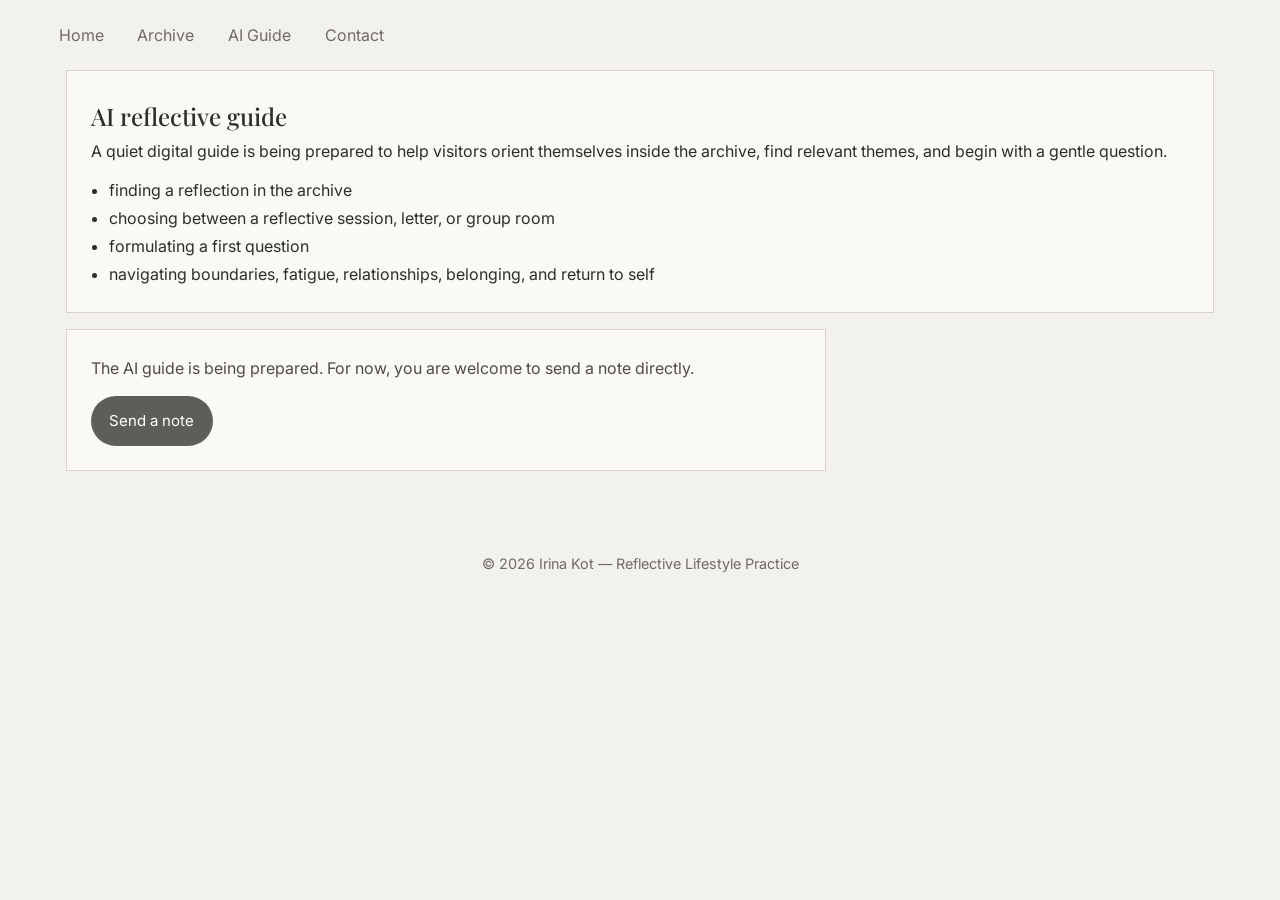
==== agent.html @ 483b9a7e "Add AI guide page and finalize mini-site navigation and archive QA fixes" ====
<!DOCTYPE html>
<html lang="en">
<head>
  <meta charset="UTF-8" />
  <meta name="viewport" content="width=device-width, initial-scale=1.0" />
  <title>AI reflective guide — Irina Kot</title>
  <meta name="description" content="A future digital guide for navigating reflections, themes, and first questions." />
  <link href="https://fonts.googleapis.com/css2?family=Playfair+Display:wght@400;500;600;700&family=Inter:wght@300;400;500&display=swap" rel="stylesheet" />
  <link rel="stylesheet" href="styles.css" />
</head>
<body>
  <header class="site-nav-wrap">
    <nav class="site-nav" aria-label="Primary navigation">
      <a href="index.html">Home</a>
      <a href="archive.html">Archive</a>
      <a href="agent.html" aria-current="page">AI Guide</a>
      <a href="index.html#contact">Contact</a>
    </nav>
  </header>

  <main class="container">
    <section class="section-card agent-hero">
      <h1>AI reflective guide</h1>
      <p>A quiet digital guide is being prepared to help visitors orient themselves inside the archive, find relevant themes, and begin with a gentle question.</p>
      <ul>
        <li>finding a reflection in the archive</li>
        <li>choosing between a reflective session, letter, or group room</li>
        <li>formulating a first question</li>
        <li>navigating boundaries, fatigue, relationships, belonging, and return to self</li>
      </ul>
    </section>

    <section class="section-card agent-shell" aria-label="AI reflective guide">
      <p class="agent-status">The AI guide is being prepared. For now, you are welcome to send a note directly.</p>
      <a class="btn" href="mailto:irynakot2016@gmail.com?subject=AI%20reflective%20guide%20interest">Send a note</a>
      <!-- AI_AGENT_WIDGET_PLACEHOLDER: paste approved third-party widget script or backend-connected embed here. Do not expose API keys in browser code. -->
    </section>
  </main>

  <footer>© 2026 Irina Kot — Reflective Lifestyle Practice</footer>
</body>
</html>
---- styles.css ----
:root {
  --background: #f3f1ed;
  --surface: #e8e5de;
  --surface-light: #faf9f6;
  --text: #2d2d2b;
  --muted: #6f6b66;
  --border: #d8d3ca;
  --button: #5f5d59;
  --button-hover: #3f3d3a;
}
*{box-sizing:border-box;margin:0;padding:0}
body{font-family:Inter,sans-serif;background:var(--background);color:var(--text);line-height:1.75}
h1,h2,h3{font-family:'Playfair Display',serif;font-weight:500}

.site-nav-wrap{padding:1rem}
.site-nav{max-width:1180px;margin:0 auto;display:flex;gap:1rem}
.site-nav a{color:var(--muted);text-decoration:none;padding:.3rem .55rem;border-radius:999px}
.site-nav a:hover{background:var(--surface)}

.container{max-width:1180px;margin:0 auto;padding:0 1rem 3rem}
.hero{display:grid;grid-template-columns:minmax(280px,420px) 1fr;gap:2.4rem;align-items:center;margin:1rem 0 2rem}
.hero-image-card{background:var(--surface-light);border:1px solid var(--border);padding:.55rem;box-shadow:0 12px 30px rgba(82,78,72,.08)}
.hero-image{width:100%;aspect-ratio:4/5;object-fit:cover;display:block}
.identity{color:var(--muted);letter-spacing:.12em;text-transform:uppercase;font-size:.82rem;margin-bottom:.55rem}
.hero-copy h1{font-size:clamp(2.1rem,5vw,4rem);line-height:1.2;margin-bottom:.8rem}
.subtitle{font-size:1.05rem;color:#3b3a38;margin-bottom:1rem}
.actions{display:flex;flex-wrap:wrap;gap:.65rem;margin-top:1rem}

.btn{display:inline-block;text-decoration:none;color:#fff;background:var(--button);padding:.72rem 1.15rem;border-radius:999px;font-size:.94rem;transition:background .2s}
.btn:hover{background:var(--button-hover)}
.btn-soft{background:#76736e}
.text-link{color:var(--text);text-decoration:none;border-bottom:1px solid var(--border)}

.section-card{background:var(--surface-light);border:1px solid var(--border);padding:1.5rem;margin-bottom:1rem}
.section-card h2{font-size:1.7rem;margin-bottom:.65rem}
.entry-grid{display:grid;grid-template-columns:repeat(auto-fit,minmax(220px,1fr));gap:.8rem;margin-top:.5rem}
.entry-grid article{background:var(--surface);border:1px solid var(--border);padding:1rem}

.archive-head h1{font-size:clamp(2rem,4vw,3rem);margin-bottom:.6rem}
.chip-row{display:flex;flex-wrap:wrap;gap:.5rem;margin-top:1rem}
.chip{font-size:.85rem;color:var(--muted);padding:.32rem .7rem;border:1px solid var(--border);border-radius:999px;background:var(--surface-light)}

.archive-grid{display:grid;grid-template-columns:repeat(auto-fit,minmax(240px,1fr));gap:.9rem}
.archive-card{background:var(--surface-light);border:1px solid var(--border);padding:1rem;box-shadow:0 8px 20px rgba(82,78,72,.06)}
.archive-card .meta{font-size:.83rem;color:var(--muted);margin-bottom:.4rem}
.archive-card .meta span{font-weight:600;color:#4b4a47}
.archive-card h3{font-size:1.3rem;margin-bottom:.45rem}
.archive-card a{color:var(--text)}

footer{text-align:center;color:var(--muted);padding:1rem;font-size:.9rem}

@media (max-width:860px){
  .hero{grid-template-columns:1fr;gap:1.2rem}
}

.card-label{font-size:.75rem;letter-spacing:.08em;text-transform:uppercase;color:var(--muted);margin-bottom:.3rem}
.card-meta{font-size:.84rem;color:#5e5b57;margin-bottom:.5rem}
.card-action{font-size:.9rem;color:var(--muted);margin-top:.5rem}
.card-action-link{font-size:.92rem;color:var(--text);text-decoration:none;border-bottom:1px solid var(--border)}
.ethics-note p{font-size:.95rem;color:#4d4a46}

.nav-link{}
.archive-intro{margin-top:.35rem}
.entry-card{}
.agent-hero ul{margin-top:.7rem;margin-left:1.1rem}
.agent-shell{max-width:760px}
.agent-status{margin-bottom:.9rem;color:#4f4b47}
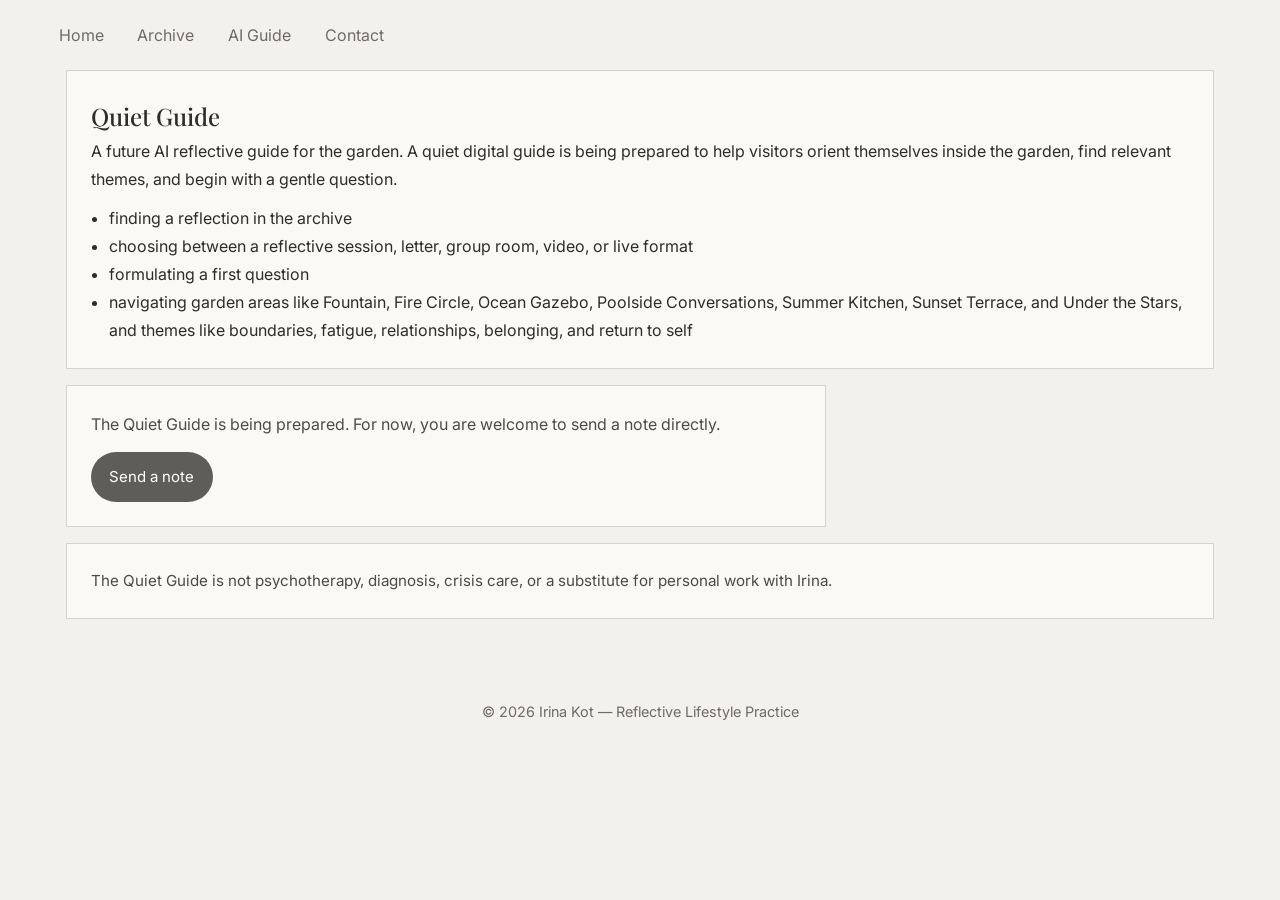
==== commit d11f7cb1: "Implement reflective garden architecture across pages and works" ====
--- a/agent.html
+++ b/agent.html
@@ -3,7 +3,7 @@
 <head>
   <meta charset="UTF-8" />
   <meta name="viewport" content="width=device-width, initial-scale=1.0" />
-  <title>AI reflective guide — Irina Kot</title>
+  <title>Quiet Guide — Irina Kot</title>
   <meta name="description" content="A future digital guide for navigating reflections, themes, and first questions." />
   <link href="https://fonts.googleapis.com/css2?family=Playfair+Display:wght@400;500;600;700&family=Inter:wght@300;400;500&display=swap" rel="stylesheet" />
   <link rel="stylesheet" href="styles.css" />
@@ -20,21 +20,23 @@
 
   <main class="container">
     <section class="section-card agent-hero">
-      <h1>AI reflective guide</h1>
-      <p>A quiet digital guide is being prepared to help visitors orient themselves inside the archive, find relevant themes, and begin with a gentle question.</p>
+      <h1>Quiet Guide</h1>
+      <p>A future AI reflective guide for the garden.
+      A quiet digital guide is being prepared to help visitors orient themselves inside the garden, find relevant themes, and begin with a gentle question.</p>
       <ul>
         <li>finding a reflection in the archive</li>
-        <li>choosing between a reflective session, letter, or group room</li>
+        <li>choosing between a reflective session, letter, group room, video, or live format</li>
         <li>formulating a first question</li>
-        <li>navigating boundaries, fatigue, relationships, belonging, and return to self</li>
+        <li>navigating garden areas like Fountain, Fire Circle, Ocean Gazebo, Poolside Conversations, Summer Kitchen, Sunset Terrace, and Under the Stars, and themes like boundaries, fatigue, relationships, belonging, and return to self</li>
       </ul>
     </section>
 
-    <section class="section-card agent-shell" aria-label="AI reflective guide">
-      <p class="agent-status">The AI guide is being prepared. For now, you are welcome to send a note directly.</p>
+    <section class="section-card agent-shell" aria-label="Quiet Guide">
+      <p class="agent-status">The Quiet Guide is being prepared. For now, you are welcome to send a note directly.</p>
       <a class="btn" href="mailto:irynakot2016@gmail.com?subject=AI%20reflective%20guide%20interest">Send a note</a>
-      <!-- AI_AGENT_WIDGET_PLACEHOLDER: paste approved third-party widget script or backend-connected embed here. Do not expose API keys in browser code. -->
+      <!-- AI_AGENT_WIDGET_AREA: paste approved third-party widget script or backend-connected embed here. Do not expose API keys in browser code. -->
     </section>
+    <section class="section-card ethics-note"><p>The Quiet Guide is not psychotherapy, diagnosis, crisis care, or a substitute for personal work with Irina.</p></section>
   </main>
 
   <footer>© 2026 Irina Kot — Reflective Lifestyle Practice</footer>
--- a/styles.css
+++ b/styles.css
@@ -65,3 +65,9 @@
 .agent-hero ul{margin-top:.7rem;margin-left:1.1rem}
 .agent-shell{max-width:760px}
 .agent-status{margin-bottom:.9rem;color:#4f4b47}
+
+.work-page{max-width:980px}
+.work-header h1{font-size:clamp(1.9rem,4vw,2.7rem)}
+.work-body p{margin-bottom:.8rem}
+.video-shell{border:1px solid var(--border);background:var(--surface);padding:1rem;margin-bottom:1rem}
+.owner-note{font-size:.92rem;color:var(--muted)}
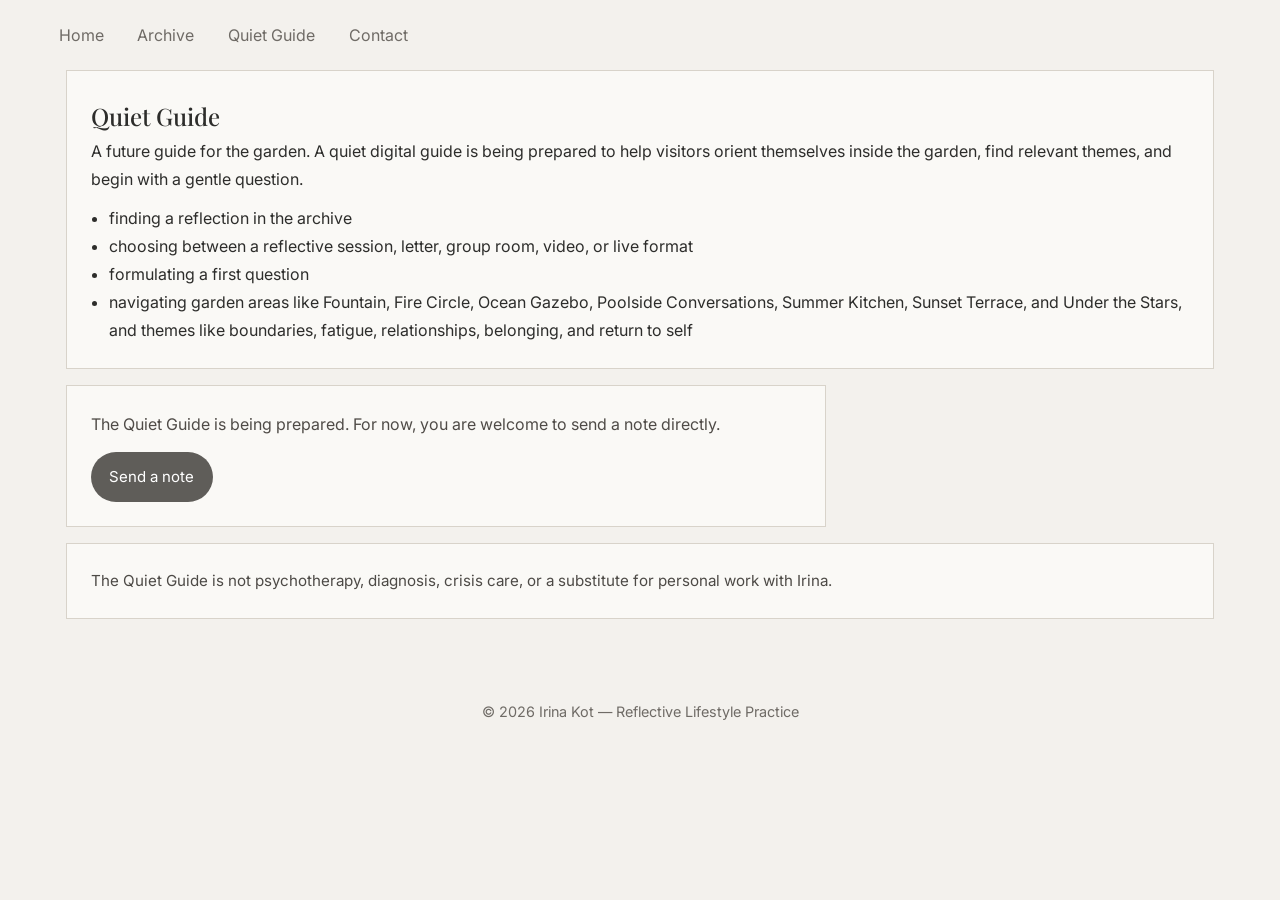
==== commit 2ce92605: "Align garden language, nav labels, and archive card set with QA spec" ====
--- a/agent.html
+++ b/agent.html
@@ -13,7 +13,7 @@
     <nav class="site-nav" aria-label="Primary navigation">
       <a href="index.html">Home</a>
       <a href="archive.html">Archive</a>
-      <a href="agent.html" aria-current="page">AI Guide</a>
+      <a href="agent.html" aria-current="page">Quiet Guide</a>
       <a href="index.html#contact">Contact</a>
     </nav>
   </header>
@@ -21,7 +21,7 @@
   <main class="container">
     <section class="section-card agent-hero">
       <h1>Quiet Guide</h1>
-      <p>A future AI reflective guide for the garden.
+      <p>A future guide for the garden.
       A quiet digital guide is being prepared to help visitors orient themselves inside the garden, find relevant themes, and begin with a gentle question.</p>
       <ul>
         <li>finding a reflection in the archive</li>
@@ -33,7 +33,7 @@
 
     <section class="section-card agent-shell" aria-label="Quiet Guide">
       <p class="agent-status">The Quiet Guide is being prepared. For now, you are welcome to send a note directly.</p>
-      <a class="btn" href="mailto:irynakot2016@gmail.com?subject=AI%20reflective%20guide%20interest">Send a note</a>
+      <a class="btn" href="mailto:irynakot2016@gmail.com?subject=Quiet%20Guide%20interest">Send a note</a>
       <!-- AI_AGENT_WIDGET_AREA: paste approved third-party widget script or backend-connected embed here. Do not expose API keys in browser code. -->
     </section>
     <section class="section-card ethics-note"><p>The Quiet Guide is not psychotherapy, diagnosis, crisis care, or a substitute for personal work with Irina.</p></section>
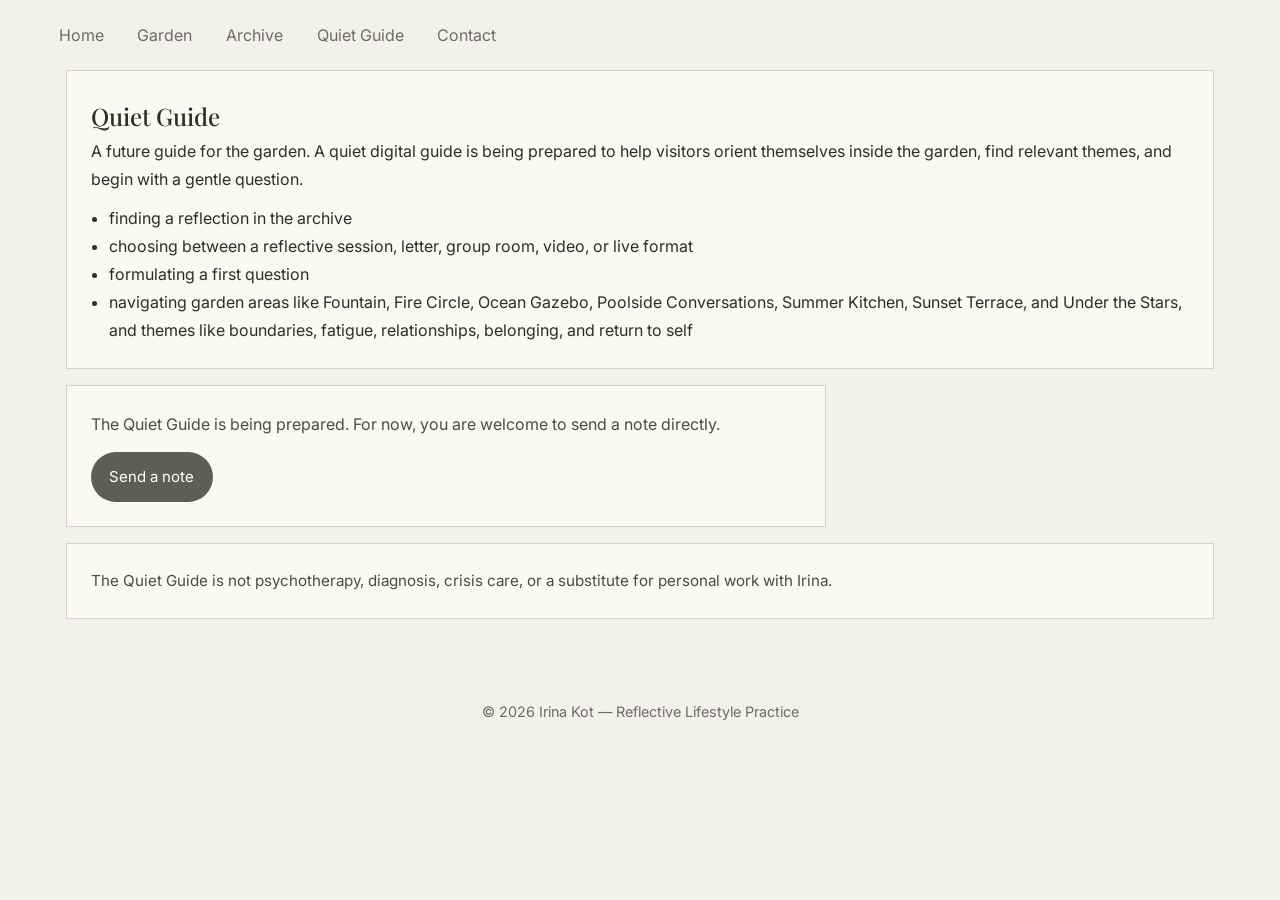
==== commit 925a6514: "Fix QA gaps: complete garden places and add Garden nav on Quiet Guide page" ====
--- a/agent.html
+++ b/agent.html
@@ -12,6 +12,7 @@
   <header class="site-nav-wrap">
     <nav class="site-nav" aria-label="Primary navigation">
       <a href="index.html">Home</a>
+      <a href="garden.html">Garden</a>
       <a href="archive.html">Archive</a>
       <a href="agent.html" aria-current="page">Quiet Guide</a>
       <a href="index.html#contact">Contact</a>
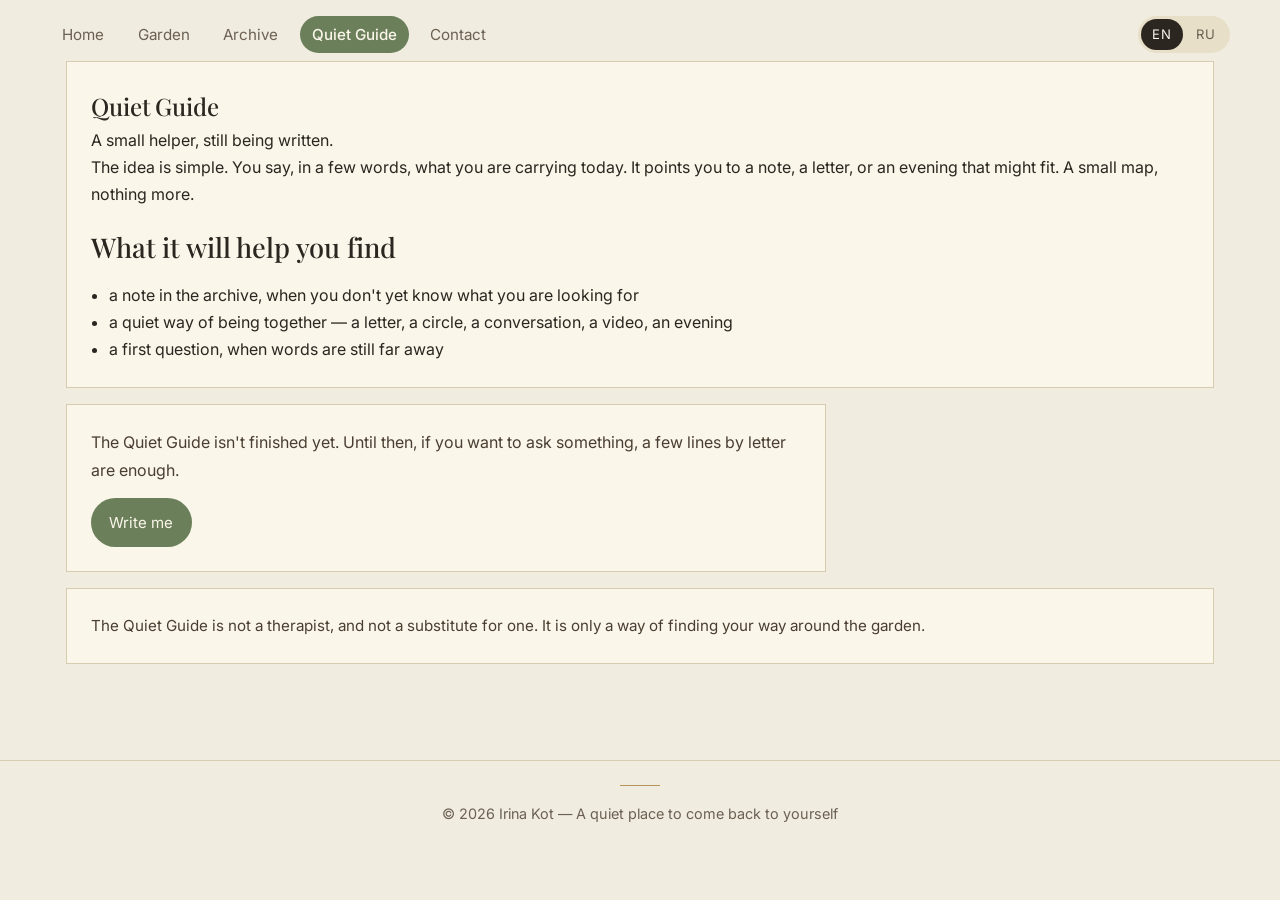
==== commit d691bd16: "Garden-style redesign: wordmark hero, 3 offerings with prices, testimonials carousel, bilingual EN/R" ====
--- a/agent.html
+++ b/agent.html
@@ -4,42 +4,58 @@
   <meta charset="UTF-8" />
   <meta name="viewport" content="width=device-width, initial-scale=1.0" />
   <title>Quiet Guide — Irina Kot</title>
-  <meta name="description" content="A future digital guide for navigating reflections, themes, and first questions." />
+  <meta name="description" content="A small helper that will suggest a note, a letter, or a format that fits what you're sitting with." />
+  <link rel="canonical" href="https://irynakot79.github.io/life-coaching-site/agent.html" />
+  <link rel="icon" href="favicon.svg" type="image/svg+xml" />
+  <link rel="preconnect" href="https://fonts.googleapis.com" />
+  <link rel="preconnect" href="https://fonts.gstatic.com" crossorigin />
   <link href="https://fonts.googleapis.com/css2?family=Playfair+Display:wght@400;500;600;700&family=Inter:wght@300;400;500&display=swap" rel="stylesheet" />
   <link rel="stylesheet" href="styles.css" />
+  <script src="scripts/site.js" defer></script>
 </head>
 <body>
+  <a href="#main" class="skip-link" data-en="Skip to content" data-ru="Перейти к содержанию">Skip to content</a>
   <header class="site-nav-wrap">
     <nav class="site-nav" aria-label="Primary navigation">
-      <a href="index.html">Home</a>
-      <a href="garden.html">Garden</a>
-      <a href="archive.html">Archive</a>
-      <a href="agent.html" aria-current="page">Quiet Guide</a>
-      <a href="index.html#contact">Contact</a>
+      <a href="index.html" data-en="Home" data-ru="Главная">Home</a>
+      <a href="garden.html" data-en="Garden" data-ru="Сад">Garden</a>
+      <a href="archive.html" data-en="Archive" data-ru="Архив">Archive</a>
+      <a href="agent.html" aria-current="page" data-en="Quiet Guide" data-ru="Тихий проводник">Quiet Guide</a>
+      <a href="index.html#contact" data-en="Contact" data-ru="Контакт">Contact</a>
+      <div class="lang-switch" role="group" aria-label="Language">
+        <button type="button" class="lang-toggle" data-lang="en" aria-pressed="true">EN</button>
+        <button type="button" class="lang-toggle" data-lang="ru" aria-pressed="false">RU</button>
+      </div>
     </nav>
   </header>
 
-  <main class="container">
+  <main id="main" class="container">
     <section class="section-card agent-hero">
-      <h1>Quiet Guide</h1>
-      <p>A future guide for the garden.
-      A quiet digital guide is being prepared to help visitors orient themselves inside the garden, find relevant themes, and begin with a gentle question.</p>
+      <h1 data-en="Quiet Guide" data-ru="Тихий проводник">Quiet Guide</h1>
+      <p data-en="A small helper, still being written." data-ru="Маленький помощник — он ещё пишется.">A small helper, still being written.</p>
+      <p data-en="The idea is simple. You say, in a few words, what you are carrying today. It points you to a note, a letter, or an evening that might fit. A small map, nothing more." data-ru="Идея простая. Ты говоришь несколькими словами, что несёшь сегодня. Он указывает на заметку, письмо или вечер, которые могут лечь рядом. Маленькая карта, не больше.">The idea is simple. You say, in a few words, what you are carrying today. It points you to a note, a letter, or an evening that might fit. A small map, nothing more.</p>
+      <h2 class="agent-subhead" data-en="What it will help you find" data-ru="С чем он поможет">What it will help you find</h2>
       <ul>
-        <li>finding a reflection in the archive</li>
-        <li>choosing between a reflective session, letter, group room, video, or live format</li>
-        <li>formulating a first question</li>
-        <li>navigating garden areas like Fountain, Fire Circle, Ocean Gazebo, Poolside Conversations, Summer Kitchen, Sunset Terrace, and Under the Stars, and themes like boundaries, fatigue, relationships, belonging, and return to self</li>
+        <li data-en="a note in the archive, when you don't yet know what you are looking for" data-ru="заметку в архиве — когда ещё не знаешь, что ищешь">a note in the archive, when you don't yet know what you are looking for</li>
+        <li data-en="a quiet way of being together — a letter, a circle, a conversation, a video, an evening" data-ru="тихий способ побыть рядом — письмо, круг, беседу, видео или вечер">a quiet way of being together — a letter, a circle, a conversation, a video, an evening</li>
+        <li data-en="a first question, when words are still far away" data-ru="первый вопрос — когда слова ещё далеко">a first question, when words are still far away</li>
       </ul>
     </section>
 
     <section class="section-card agent-shell" aria-label="Quiet Guide">
-      <p class="agent-status">The Quiet Guide is being prepared. For now, you are welcome to send a note directly.</p>
-      <a class="btn" href="mailto:irynakot2016@gmail.com?subject=Quiet%20Guide%20interest">Send a note</a>
+      <p class="agent-status" data-en="The Quiet Guide isn't finished yet. Until then, if you want to ask something, a few lines by letter are enough." data-ru="Тихий проводник ещё не готов. Пока что — если хочется о чём-то спросить, довольно пары строк письмом.">The Quiet Guide isn't finished yet. Until then, if you want to ask something, a few lines by letter are enough.</p>
+      <a class="btn" href="mailto:irynakot2016@gmail.com?subject=Hello%20from%20Quiet%20Guide" data-en="Write me" data-ru="Написать">Write me</a>
       <!-- AI_AGENT_WIDGET_AREA: paste approved third-party widget script or backend-connected embed here. Do not expose API keys in browser code. -->
     </section>
-    <section class="section-card ethics-note"><p>The Quiet Guide is not psychotherapy, diagnosis, crisis care, or a substitute for personal work with Irina.</p></section>
+
+    <section class="section-card ethics-note">
+      <p data-en="The Quiet Guide is not a therapist, and not a substitute for one. It is only a way of finding your way around the garden." data-ru="Тихий проводник — не терапевт и не его замена. Это лишь способ найти дорогу по саду.">The Quiet Guide is not a therapist, and not a substitute for one. It is only a way of finding your way around the garden.</p>
+    </section>
   </main>
 
-  <footer>© 2026 Irina Kot — Reflective Lifestyle Practice</footer>
+  <footer>
+    <div class="gold-line" aria-hidden="true"></div>
+    <span data-en="© 2026 Irina Kot — A quiet place to come back to yourself" data-ru="© 2026 Ирина Кот — Тихое место, чтобы вернуться к себе">© 2026 Irina Kot — A quiet place to come back to yourself</span>
+  </footer>
 </body>
 </html>
--- a/styles.css
+++ b/styles.css
@@ -1,73 +1,608 @@
+/* Palette — sage & gold, warm cream, tuned to the B&W portrait */
 :root {
-  --background: #f3f1ed;
-  --surface: #e8e5de;
-  --surface-light: #faf9f6;
-  --text: #2d2d2b;
-  --muted: #6f6b66;
-  --border: #d8d3ca;
-  --button: #5f5d59;
-  --button-hover: #3f3d3a;
-}
-*{box-sizing:border-box;margin:0;padding:0}
-body{font-family:Inter,sans-serif;background:var(--background);color:var(--text);line-height:1.75}
-h1,h2,h3{font-family:'Playfair Display',serif;font-weight:500}
-
-.site-nav-wrap{padding:1rem}
-.site-nav{max-width:1180px;margin:0 auto;display:flex;gap:1rem}
-.site-nav a{color:var(--muted);text-decoration:none;padding:.3rem .55rem;border-radius:999px}
-.site-nav a:hover{background:var(--surface)}
-
-.container{max-width:1180px;margin:0 auto;padding:0 1rem 3rem}
-.hero{display:grid;grid-template-columns:minmax(280px,420px) 1fr;gap:2.4rem;align-items:center;margin:1rem 0 2rem}
-.hero-image-card{background:var(--surface-light);border:1px solid var(--border);padding:.55rem;box-shadow:0 12px 30px rgba(82,78,72,.08)}
-.hero-image{width:100%;aspect-ratio:4/5;object-fit:cover;display:block}
-.identity{color:var(--muted);letter-spacing:.12em;text-transform:uppercase;font-size:.82rem;margin-bottom:.55rem}
-.hero-copy h1{font-size:clamp(2.1rem,5vw,4rem);line-height:1.2;margin-bottom:.8rem}
-.subtitle{font-size:1.05rem;color:#3b3a38;margin-bottom:1rem}
-.actions{display:flex;flex-wrap:wrap;gap:.65rem;margin-top:1rem}
-
-.btn{display:inline-block;text-decoration:none;color:#fff;background:var(--button);padding:.72rem 1.15rem;border-radius:999px;font-size:.94rem;transition:background .2s}
-.btn:hover{background:var(--button-hover)}
-.btn-soft{background:#76736e}
-.text-link{color:var(--text);text-decoration:none;border-bottom:1px solid var(--border)}
-
-.section-card{background:var(--surface-light);border:1px solid var(--border);padding:1.5rem;margin-bottom:1rem}
-.section-card h2{font-size:1.7rem;margin-bottom:.65rem}
-.entry-grid{display:grid;grid-template-columns:repeat(auto-fit,minmax(220px,1fr));gap:.8rem;margin-top:.5rem}
-.entry-grid article{background:var(--surface);border:1px solid var(--border);padding:1rem}
-
-.archive-head h1{font-size:clamp(2rem,4vw,3rem);margin-bottom:.6rem}
-.chip-row{display:flex;flex-wrap:wrap;gap:.5rem;margin-top:1rem}
-.chip{font-size:.85rem;color:var(--muted);padding:.32rem .7rem;border:1px solid var(--border);border-radius:999px;background:var(--surface-light)}
-
-.archive-grid{display:grid;grid-template-columns:repeat(auto-fit,minmax(240px,1fr));gap:.9rem}
-.archive-card{background:var(--surface-light);border:1px solid var(--border);padding:1rem;box-shadow:0 8px 20px rgba(82,78,72,.06)}
-.archive-card .meta{font-size:.83rem;color:var(--muted);margin-bottom:.4rem}
-.archive-card .meta span{font-weight:600;color:#4b4a47}
-.archive-card h3{font-size:1.3rem;margin-bottom:.45rem}
-.archive-card a{color:var(--text)}
-
-footer{text-align:center;color:var(--muted);padding:1rem;font-size:.9rem}
-
-@media (max-width:860px){
-  .hero{grid-template-columns:1fr;gap:1.2rem}
-}
-
-.card-label{font-size:.75rem;letter-spacing:.08em;text-transform:uppercase;color:var(--muted);margin-bottom:.3rem}
-.card-meta{font-size:.84rem;color:#5e5b57;margin-bottom:.5rem}
-.card-action{font-size:.9rem;color:var(--muted);margin-top:.5rem}
-.card-action-link{font-size:.92rem;color:var(--text);text-decoration:none;border-bottom:1px solid var(--border)}
-.ethics-note p{font-size:.95rem;color:#4d4a46}
-
-.nav-link{}
-.archive-intro{margin-top:.35rem}
-.entry-card{}
-.agent-hero ul{margin-top:.7rem;margin-left:1.1rem}
-.agent-shell{max-width:760px}
-.agent-status{margin-bottom:.9rem;color:#4f4b47}
-
-.work-page{max-width:980px}
-.work-header h1{font-size:clamp(1.9rem,4vw,2.7rem)}
-.work-body p{margin-bottom:.8rem}
-.video-shell{border:1px solid var(--border);background:var(--surface);padding:1rem;margin-bottom:1rem}
-.owner-note{font-size:.92rem;color:var(--muted)}
+  --background: #f1ece0;
+  --surface: #e8dfc8;
+  --surface-light: #faf6ea;
+  --surface-deep: #e0d3b5;
+  --text: #2c2620;
+  --muted: #6b6152;
+  --muted-soft: #837966;
+  --border: #d8ccb0;
+
+  --sage: #6b7f5a;
+  --sage-dark: #4d5e3f;
+  --sage-soft: #8a9d7a;
+
+  --gold: #b8935a;
+  --gold-dark: #8b6e3f;
+  --gold-soft: #d4b077;
+
+  --button: var(--sage);
+  --button-hover: var(--sage-dark);
+  --button-soft: #8a9d7a;
+}
+
+* { box-sizing: border-box; margin: 0; padding: 0; }
+html { scroll-behavior: smooth; }
+body {
+  font-family: Inter, sans-serif;
+  background: var(--background);
+  color: var(--text);
+  line-height: 1.7;
+}
+h1, h2, h3 { font-family: 'Playfair Display', serif; font-weight: 500; letter-spacing: -.005em; }
+
+/* Skip link */
+.skip-link {
+  position: absolute; left: -9999px; top: 0;
+  background: var(--text); color: #fff;
+  padding: .6rem 1rem; border-radius: 0 0 .4rem 0; z-index: 1000;
+}
+.skip-link:focus { left: 0; }
+
+/* Navigation */
+.site-nav-wrap { padding: 1rem 1rem .5rem; }
+.site-nav {
+  max-width: 1180px; margin: 0 auto;
+  display: flex; flex-wrap: wrap; gap: .6rem; row-gap: .4rem;
+  align-items: center;
+}
+.site-nav a {
+  color: var(--muted);
+  text-decoration: none;
+  padding: .35rem .75rem;
+  border-radius: 999px;
+  font-size: .95rem;
+  transition: background .2s, color .2s;
+}
+.site-nav a:hover { background: var(--surface); color: var(--text); }
+.site-nav a[aria-current="page"] {
+  background: var(--sage); color: #faf6ea; font-weight: 500;
+}
+.site-nav .lang-switch { margin-left: auto; display: flex; gap: .15rem; padding: .2rem; background: var(--surface); border-radius: 999px; }
+.lang-toggle {
+  border: 0; background: transparent; font: inherit;
+  padding: .25rem .7rem; border-radius: 999px;
+  color: var(--muted); cursor: pointer; font-size: .82rem; letter-spacing: .05em;
+}
+.lang-toggle[aria-pressed="true"] { background: var(--text); color: var(--surface-light); }
+
+/* Container */
+.container { max-width: 1180px; margin: 0 auto; padding: 0 1rem 3rem; }
+
+/* Wordmark hero */
+.wordmark-hero {
+  text-align: center;
+  padding: 3.5rem 1rem 2rem;
+}
+.wordmark-ornament {
+  width: 88px; height: 88px; margin: 0 auto .7rem;
+  color: var(--sage);
+}
+.wordmark-ornament svg { width: 100%; height: 100%; }
+.wordmark-title {
+  font-family: 'Playfair Display', serif;
+  font-weight: 500;
+  font-size: clamp(3rem, 8vw, 6rem);
+  line-height: 1;
+  letter-spacing: -.02em;
+  color: var(--text);
+  margin: 0;
+}
+.wordmark-accent { color: var(--sage); font-style: italic; }
+.wordmark-tagline {
+  font-family: 'Playfair Display', serif;
+  font-style: italic;
+  font-size: clamp(1.05rem, 2vw, 1.35rem);
+  color: var(--gold-dark);
+  margin-top: .3rem;
+  letter-spacing: .01em;
+}
+.wordmark-cta {
+  margin-top: 1.8rem;
+  display: inline-flex; align-items: center; gap: .55rem;
+  background: var(--sage); color: #faf6ea;
+  padding: .95rem 2rem; border-radius: 999px;
+  text-decoration: none;
+  font-size: 1rem; letter-spacing: .02em;
+  box-shadow: 0 14px 30px rgba(77, 94, 63, .22);
+  transition: background .2s, transform .15s, box-shadow .3s;
+}
+.wordmark-cta:hover { background: var(--sage-dark); transform: translateY(-1px); box-shadow: 0 18px 38px rgba(77, 94, 63, .3); }
+.wordmark-cta svg { width: 18px; height: 18px; }
+
+.hero-quote {
+  margin: 1.5rem auto 0;
+  max-width: 52ch;
+  font-family: 'Playfair Display', serif;
+  font-style: italic;
+  color: var(--muted);
+  font-size: 1.05rem;
+}
+
+/* Testimonials carousel */
+.testimonials {
+  position: relative;
+  margin: 1rem 0 3rem;
+  border-radius: 4px;
+  overflow: hidden;
+  background: var(--surface-deep);
+  min-height: 360px;
+  display: flex; align-items: center; justify-content: center;
+}
+.testimonials::before {
+  content: "";
+  position: absolute; inset: 0;
+  background: url("https://images.unsplash.com/photo-1518495973542-4542c06a5843?w=1600&q=70&auto=format&fit=crop") center/cover no-repeat;
+  filter: sepia(.3) contrast(1.05) brightness(.78);
+}
+.testimonials::after {
+  content: "";
+  position: absolute; inset: 0;
+  background: linear-gradient(180deg, rgba(44, 38, 32, .25), rgba(44, 38, 32, .55));
+}
+.testimonials-track {
+  position: relative; z-index: 1;
+  width: 100%; max-width: 720px;
+  padding: 2.5rem 1rem 4rem;
+  display: grid;
+  grid-template-areas: "stack";
+}
+.slide {
+  grid-area: stack;
+  background: var(--surface-light);
+  padding: 2rem 2rem 1.8rem;
+  text-align: center;
+  box-shadow: 0 20px 40px rgba(0, 0, 0, .2);
+  opacity: 0; transform: translateY(10px);
+  transition: opacity .5s, transform .5s;
+  pointer-events: none;
+}
+.slide.is-active { opacity: 1; transform: translateY(0); pointer-events: auto; }
+.slide-quote {
+  font-family: 'Playfair Display', serif;
+  font-size: clamp(1.05rem, 1.6vw, 1.3rem);
+  color: var(--text);
+  font-style: italic;
+}
+.slide-meta {
+  color: var(--gold-dark);
+  font-size: .85rem;
+  margin-top: .9rem;
+  letter-spacing: .05em;
+}
+.carousel-dots {
+  position: absolute; z-index: 2;
+  left: 0; right: 0; bottom: 1.25rem;
+  display: flex; justify-content: center; gap: .5rem;
+}
+.dot {
+  width: 8px; height: 8px; border-radius: 999px;
+  background: rgba(250, 246, 234, .5);
+  border: 0; padding: 0; cursor: pointer;
+  transition: background .2s, transform .2s;
+}
+.dot.is-active { background: var(--gold-soft); transform: scale(1.35); }
+.dot:hover { background: var(--gold-soft); }
+
+/* Offering cards */
+.offerings-title {
+  text-align: center; margin: 1rem auto 1.5rem;
+}
+.offerings-title h2 {
+  font-size: clamp(1.8rem, 3vw, 2.6rem);
+}
+.offerings-title .gold-line {
+  width: 60px; height: 2px; background: var(--gold); margin: .8rem auto;
+}
+.offerings-title p { max-width: 56ch; margin: 0 auto; color: var(--muted); }
+
+.offerings {
+  display: grid;
+  grid-template-columns: repeat(auto-fit, minmax(280px, 1fr));
+  gap: 1.2rem;
+  margin-bottom: 3rem;
+}
+.offering {
+  position: relative;
+  background: var(--surface-light);
+  border: 1px solid var(--border);
+  overflow: hidden;
+  display: flex; flex-direction: column;
+  box-shadow: 0 10px 26px rgba(77, 94, 63, .1);
+  transition: transform .3s, box-shadow .3s;
+}
+.offering:hover { transform: translateY(-3px); box-shadow: 0 22px 46px rgba(77, 94, 63, .18); }
+.offering-image {
+  position: relative;
+  aspect-ratio: 16 / 10;
+  overflow: hidden;
+}
+.offering-image img {
+  width: 100%; height: 100%; object-fit: cover;
+  display: block;
+  filter: sepia(.2) contrast(1.05) brightness(.9);
+}
+.offering-image::after {
+  content: "";
+  position: absolute; inset: 0;
+  background: linear-gradient(180deg, rgba(44, 38, 32, .05) 30%, rgba(44, 38, 32, .7));
+}
+.offering-title {
+  position: absolute; left: 1.4rem; right: 1.4rem; bottom: 1rem; z-index: 1;
+  color: #faf6ea;
+  font-family: 'Playfair Display', serif;
+  font-size: 1.7rem;
+  text-shadow: 0 2px 8px rgba(0, 0, 0, .35);
+  margin: 0;
+}
+.offering-body {
+  padding: 1.3rem 1.4rem 1.5rem;
+  display: flex; flex-direction: column; gap: .85rem;
+  flex: 1;
+}
+.offering-intro { color: var(--muted); font-size: .96rem; }
+.offering-list {
+  list-style: none;
+  display: flex; flex-direction: column; gap: .5rem;
+}
+.offering-list li {
+  position: relative;
+  padding-left: 1.8rem;
+  font-size: .94rem;
+  color: var(--text);
+}
+.offering-list li::before {
+  content: "";
+  position: absolute; left: 0; top: .45rem;
+  width: 1.1rem; height: 1.1rem;
+  background: var(--gold);
+  -webkit-mask: url("data:image/svg+xml;utf8,<svg xmlns='http://www.w3.org/2000/svg' viewBox='0 0 24 24'><path fill='currentColor' d='M9 16.2 4.8 12l-1.4 1.4L9 19 21 7l-1.4-1.4z'/></svg>") center/contain no-repeat;
+          mask: url("data:image/svg+xml;utf8,<svg xmlns='http://www.w3.org/2000/svg' viewBox='0 0 24 24'><path fill='currentColor' d='M9 16.2 4.8 12l-1.4 1.4L9 19 21 7l-1.4-1.4z'/></svg>") center/contain no-repeat;
+}
+.price-pill {
+  display: inline-block;
+  align-self: flex-start;
+  margin-top: .3rem;
+  background: linear-gradient(135deg, var(--sage), var(--sage-dark));
+  color: #faf6ea;
+  padding: .7rem 1.3rem;
+  border-radius: 999px;
+  font-size: .95rem;
+  letter-spacing: .02em;
+  text-decoration: none;
+  transition: transform .2s, box-shadow .3s;
+  box-shadow: 0 10px 22px rgba(77, 94, 63, .22);
+}
+.price-pill:hover { transform: translateY(-1px); box-shadow: 0 16px 30px rgba(77, 94, 63, .32); }
+.price-pill.is-gold { background: linear-gradient(135deg, var(--gold), var(--gold-dark)); box-shadow: 0 10px 22px rgba(184, 147, 90, .3); }
+
+/* Always near / Contact section */
+.always-near {
+  position: relative;
+  margin: 3rem 0 2rem;
+  border-radius: 4px;
+  overflow: hidden;
+  min-height: 320px;
+  display: flex; align-items: center; justify-content: center;
+  text-align: center;
+  padding: 4rem 1.5rem;
+}
+.always-near::before {
+  content: "";
+  position: absolute; inset: 0;
+  background: url("https://images.unsplash.com/photo-1495433324511-bf8e92934d90?w=1600&q=70&auto=format&fit=crop") center/cover no-repeat;
+  filter: sepia(.35) contrast(1.05) brightness(.7);
+}
+.always-near::after {
+  content: "";
+  position: absolute; inset: 0;
+  background: linear-gradient(180deg, rgba(44, 38, 32, .35), rgba(44, 38, 32, .6));
+}
+.always-near-inner { position: relative; z-index: 1; color: #faf6ea; max-width: 640px; }
+.always-near h2 { font-size: clamp(1.9rem, 3vw, 2.7rem); color: #faf6ea; margin-bottom: .7rem; }
+.always-near p { color: rgba(250, 246, 234, .86); margin-bottom: 1.5rem; font-size: 1.05rem; }
+.btn-cream {
+  display: inline-flex; align-items: center; gap: .55rem;
+  background: #faf6ea; color: var(--text);
+  padding: .9rem 1.8rem; border-radius: 999px;
+  text-decoration: none;
+  font-size: 1rem;
+  transition: background .2s, transform .15s, box-shadow .3s;
+  box-shadow: 0 14px 30px rgba(0, 0, 0, .2);
+}
+.btn-cream:hover { background: #fff; transform: translateY(-1px); }
+
+/* Hero portrait area (legacy hero kept for sub-pages if needed) */
+.hero {
+  display: grid;
+  grid-template-columns: minmax(280px, 420px) 1fr;
+  gap: 2.4rem; align-items: center;
+  margin: 1rem 0 2rem;
+}
+.hero-image-card {
+  background: var(--surface-light);
+  border: 1px solid var(--border);
+  padding: .55rem;
+  box-shadow: 0 14px 36px rgba(77, 94, 63, .15);
+}
+.hero-image { width: 100%; aspect-ratio: 1/1; object-fit: cover; display: block; filter: sepia(.08) contrast(1.02); }
+.identity {
+  color: var(--gold-dark);
+  letter-spacing: .18em;
+  text-transform: uppercase;
+  font-size: .82rem;
+  margin-bottom: .55rem;
+}
+.hero-copy h1, .hero-title {
+  font-size: clamp(2.1rem, 5vw, 4rem);
+  line-height: 1.15;
+  margin-bottom: .8rem;
+  max-width: 18ch;
+}
+.subtitle { font-size: 1.05rem; color: #3d3528; margin-bottom: 1rem; }
+.actions { display: flex; flex-wrap: wrap; gap: .65rem; margin-top: 1rem; }
+
+/* Buttons */
+.btn {
+  display: inline-block;
+  text-decoration: none;
+  color: #faf6ea;
+  background: var(--button);
+  padding: .72rem 1.15rem;
+  border-radius: 999px;
+  font-size: .94rem;
+  transition: background .2s, transform .15s;
+}
+.btn:hover { background: var(--button-hover); }
+.btn:active { transform: translateY(1px); }
+.btn-soft { background: var(--button-soft); }
+.btn-soft:hover { background: var(--sage-dark); }
+
+.text-link {
+  color: var(--text);
+  text-decoration: none;
+  border-bottom: 1px solid var(--gold);
+  padding-bottom: 1px;
+  transition: border-color .2s;
+}
+.text-link:hover { border-color: var(--sage); }
+
+.btn:focus-visible,
+.site-nav a:focus-visible,
+.text-link:focus-visible,
+.card-action-link:focus-visible,
+.skip-link:focus-visible,
+.lang-toggle:focus-visible,
+.wordmark-cta:focus-visible,
+.btn-cream:focus-visible,
+.price-pill:focus-visible,
+.btn-card:focus-visible,
+.dot:focus-visible {
+  outline: 2px solid var(--sage);
+  outline-offset: 3px;
+}
+
+/* Cards & sections (shared) */
+.section-card {
+  background: var(--surface-light);
+  border: 1px solid var(--border);
+  padding: 1.5rem;
+  margin-bottom: 1rem;
+}
+.section-card h2 { font-size: 1.7rem; margin-bottom: .65rem; }
+.section-card h2 + p { margin-bottom: .8rem; }
+
+.entry-grid {
+  display: grid;
+  grid-template-columns: repeat(auto-fit, minmax(240px, 1fr));
+  gap: 1rem;
+  margin-top: .5rem;
+}
+.entry-grid > article {
+  background: var(--surface);
+  border: 1px solid var(--border);
+  padding: 0;
+  overflow: hidden;
+  display: flex;
+  flex-direction: column;
+}
+.entry-grid > article > .card-body { padding: 1rem; display: flex; flex-direction: column; gap: .4rem; flex: 1; }
+.entry-grid h3 { font-size: 1.15rem; margin: 0; }
+
+.card-image {
+  width: 100%;
+  aspect-ratio: 16 / 9;
+  object-fit: cover;
+  display: block;
+  filter: sepia(.18) contrast(1.04) brightness(.97);
+  transition: transform .5s ease;
+}
+article:hover > .card-image { transform: scale(1.03); }
+
+.btn-card {
+  align-self: flex-start;
+  margin-top: .35rem;
+  padding: .5rem .95rem;
+  font-size: .88rem;
+  background: var(--sage);
+  color: #faf6ea;
+  text-decoration: none;
+  border-radius: 999px;
+  transition: background .2s, transform .15s;
+}
+.btn-card:hover { background: var(--sage-dark); }
+.btn-card.is-soft { background: transparent; color: var(--text); border: 1px solid var(--border); }
+.btn-card.is-soft:hover { background: var(--surface); border-color: var(--sage); color: var(--sage-dark); }
+
+/* Garden page */
+.garden-hero h1 { font-size: clamp(2rem, 4vw, 3rem); margin-bottom: .5rem; }
+.garden-grid {
+  display: grid;
+  grid-template-columns: repeat(auto-fit, minmax(260px, 1fr));
+  gap: 1rem;
+}
+.garden-card {
+  background: var(--surface-light);
+  border: 1px solid var(--border);
+  padding: 0;
+  overflow: hidden;
+  display: flex;
+  flex-direction: column;
+  transition: transform .3s ease, box-shadow .3s ease;
+}
+.garden-card:hover { transform: translateY(-2px); box-shadow: 0 16px 34px rgba(77, 94, 63, .15); }
+.garden-card .card-body {
+  padding: 1.1rem;
+  display: flex;
+  flex-direction: column;
+  gap: .5rem;
+  flex: 1;
+}
+.garden-card h3 { font-size: 1.25rem; margin: 0; }
+
+/* Archive page */
+.archive-hero h1 { font-size: clamp(2rem, 4vw, 3rem); margin-bottom: .6rem; }
+.archive-intro { margin-top: .35rem; }
+.chip-legend-label { margin-top: 1rem; font-size: .9rem; color: var(--muted); }
+.chip-row { display: flex; flex-wrap: wrap; gap: .5rem; margin-top: .5rem; list-style: none; padding: 0; }
+.chip {
+  font-size: .85rem; color: var(--muted);
+  padding: .32rem .7rem;
+  border: 1px solid var(--border);
+  border-radius: 999px;
+  background: var(--surface-light);
+}
+
+.archive-grid {
+  display: grid;
+  grid-template-columns: repeat(auto-fit, minmax(280px, 1fr));
+  gap: 1rem;
+}
+.archive-card {
+  background: var(--surface-light);
+  border: 1px solid var(--border);
+  padding: 0;
+  overflow: hidden;
+  box-shadow: 0 8px 20px rgba(77, 94, 63, .08);
+  display: flex;
+  flex-direction: column;
+  transition: transform .3s ease, box-shadow .3s ease;
+}
+.archive-card:hover { transform: translateY(-2px); box-shadow: 0 18px 36px rgba(77, 94, 63, .14); }
+.archive-card .card-body { padding: 1.1rem; display: flex; flex-direction: column; gap: .4rem; flex: 1; }
+.archive-card h3 { font-size: 1.3rem; margin: 0; }
+.archive-card p { margin: 0; }
+
+.card-label {
+  display: inline-block;
+  font-size: .72rem;
+  letter-spacing: .1em;
+  text-transform: uppercase;
+  color: var(--gold-dark);
+}
+.card-meta { display: inline-block; font-size: .84rem; color: var(--muted); }
+.card-action { display: inline-block; font-size: .9rem; color: var(--muted); margin-top: .3rem; }
+.card-status {
+  align-self: flex-start;
+  margin-top: .35rem;
+  padding: .35rem .8rem;
+  font-size: .75rem;
+  letter-spacing: .08em;
+  text-transform: uppercase;
+  color: var(--gold-dark);
+  background: var(--surface);
+  border: 1px dashed var(--gold);
+  border-radius: 999px;
+}
+
+.ethics-note p { font-size: .95rem; color: #4a3e30; }
+
+.section-lead { color: var(--muted); margin-bottom: 1rem; max-width: 60ch; }
+
+/* Work pages */
+.work-page { max-width: 980px; }
+.work-header h1 { font-size: clamp(1.9rem, 4vw, 2.7rem); }
+.work-body p { margin-bottom: .8rem; }
+.work-hero-image { max-width: 980px; margin: .5rem auto 1rem; }
+.work-hero-image img {
+  width: 100%; aspect-ratio: 2 / 1;
+  object-fit: cover; display: block;
+  filter: sepia(.18) contrast(1.04);
+  border: 1px solid var(--border);
+}
+.work-sub { font-size: 1.35rem; margin-top: 1rem; margin-bottom: .5rem; }
+.video-shell { border: 1px solid var(--border); background: var(--surface); padding: 0; margin-bottom: 1rem; }
+.owner-note { font-size: .92rem; color: var(--muted); }
+
+.video-placeholder {
+  position: relative;
+  border: 1px solid var(--border);
+  overflow: hidden;
+  aspect-ratio: 16 / 9;
+  background: var(--surface);
+}
+.video-poster {
+  position: absolute; inset: 0;
+  width: 100%; height: 100%;
+  object-fit: cover;
+  filter: sepia(.18) contrast(1.04) brightness(.85);
+}
+.video-overlay {
+  position: absolute; inset: 0;
+  display: flex; flex-direction: column;
+  align-items: center; justify-content: center;
+  gap: .8rem; padding: 1rem; text-align: center;
+  background: linear-gradient(180deg, rgba(44, 38, 32, .15), rgba(44, 38, 32, .55));
+  color: #faf6ea;
+}
+.video-play {
+  display: inline-grid; place-items: center;
+  width: 64px; height: 64px;
+  border-radius: 999px;
+  background: var(--gold);
+  color: var(--text);
+  font-size: 1.3rem;
+  padding-left: 4px;
+  box-shadow: 0 10px 24px rgba(44, 38, 32, .35);
+}
+.video-note { max-width: 36ch; font-size: .95rem; color: #faf6ea; text-shadow: 0 1px 2px rgba(0, 0, 0, .35); }
+.video-overlay .btn-card { background: #faf6ea; color: var(--text); }
+.video-overlay .btn-card:hover { background: #fff; }
+
+/* Agent page */
+.agent-hero ul { margin-top: .7rem; margin-left: 1.1rem; }
+.agent-subhead { font-size: 1.25rem; margin-top: 1rem; }
+.agent-shell { max-width: 760px; }
+.agent-status { margin-bottom: .9rem; color: #4a3e30; }
+
+/* Footer */
+footer {
+  text-align: center;
+  color: var(--muted);
+  padding: 1.5rem 1rem 2rem;
+  font-size: .9rem;
+  border-top: 1px solid var(--border);
+  margin-top: 2rem;
+}
+footer .gold-line { width: 40px; height: 1px; background: var(--gold); margin: 0 auto 1rem; }
+
+/* Responsive */
+@media (max-width: 920px) {
+  .hero { grid-template-columns: 1fr; gap: 1.2rem; }
+  .hero-image-card { max-width: 420px; margin: 0 auto; }
+  .hero-copy h1, .hero-title { max-width: none; }
+  .wordmark-hero { padding: 2.5rem 1rem 1.5rem; }
+}
+@media (max-width: 480px) {
+  .site-nav { gap: .35rem; }
+  .site-nav a { padding: .3rem .55rem; font-size: .9rem; }
+  .site-nav .lang-switch { margin-left: 0; order: 3; width: 100%; justify-content: flex-end; margin-top: .3rem; }
+  .section-card { padding: 1.1rem; }
+  .actions .btn { flex: 1 1 auto; text-align: center; }
+  .testimonials { min-height: 340px; }
+  .slide { padding: 1.5rem 1.2rem 1.3rem; }
+  .offering-title { font-size: 1.4rem; left: 1rem; right: 1rem; }
+  .offering-body { padding: 1.1rem; }
+  .always-near { padding: 3rem 1rem; }
+}
